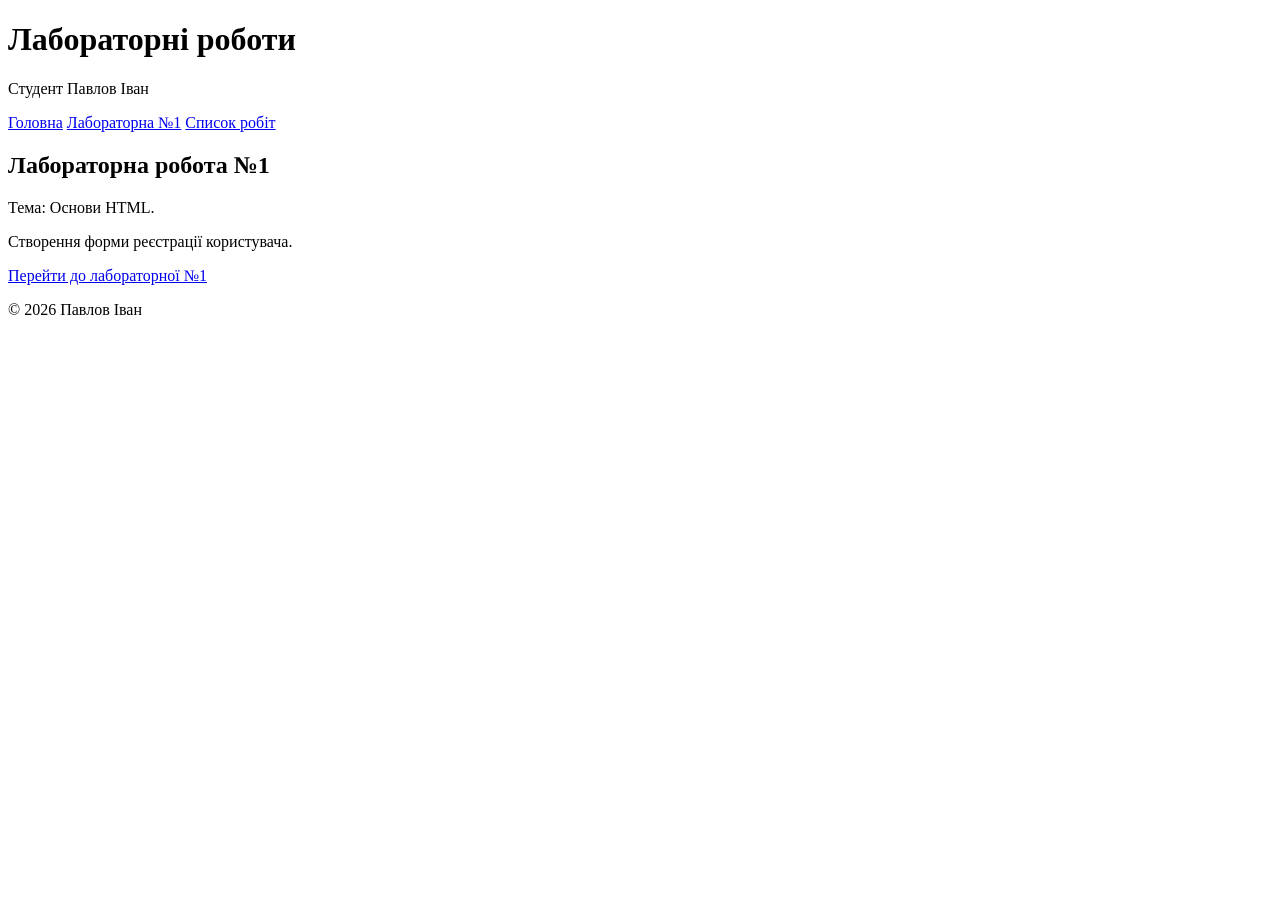
==== index.html @ 1b00d490 "Create index.html" ====
<!DOCTYPE html>
<html lang="uk">
<head>
    <meta charset="UTF-8">
    <meta name="viewport" content="width=device-width, initial-scale=1.0">
    <title>Лабораторні роботи — Павлов Іван</title>
    <link rel="stylesheet" href="style.css">
</head>
<body>
    <header>
        <h1>Лабораторні роботи</h1>
        <p>Студент Павлов Іван</p>
    </header>

    <nav>
        <a href="index.html">Головна</a>
        <a href="lab1.html">Лабораторна №1</a>
        <a href="practices.html">Список робіт</a>
    </nav>

    <main>
        <section>
            <h2>Лабораторна робота №1</h2>
            <p>Тема: Основи HTML.</p>
            <p>Створення форми реєстрації користувача.</p>
            <a href="lab1.html">Перейти до лабораторної №1</a>
        </section>
    </main>

    <footer>
        <p>© 2026 Павлов Іван</p>
    </footer>
</body>
</html>
---- style.css ----
/* Форма реєстрації — лабораторна робота №1 */

.registration-form {
    max-width: 550px;
    margin: 25px auto;
    padding: 30px;
    background: #f8fafc;
    border: 1px solid #cbd5e1;
    border-radius: 12px;
}

.registration-form label {
    display: block;
    margin-top: 18px;
    margin-bottom: 7px;
    font-weight: bold;
    color: #1e3a8a;
}

.registration-form input:not([type="submit"]),
.registration-form select {
    width: 100%;
    padding: 12px;
    border: 1px solid #cbd5e1;
    border-radius: 7px;
    font-size: 16px;
    background: white;
}

.registration-form input:focus,
.registration-form select:focus {
    outline: 2px solid #3b82f6;
    border-color: #2563eb;
}

.registration-form input[type="submit"] {
    width: 100%;
    margin-top: 25px;
    padding: 14px;
    background: #2563eb;
    border: none;
    border-radius: 8px;
    color: white;
    font-size: 17px;
    font-weight: bold;
    cursor: pointer;
}

.registration-form input[type="submit"]:hover {
    background: #1d4ed8;
}
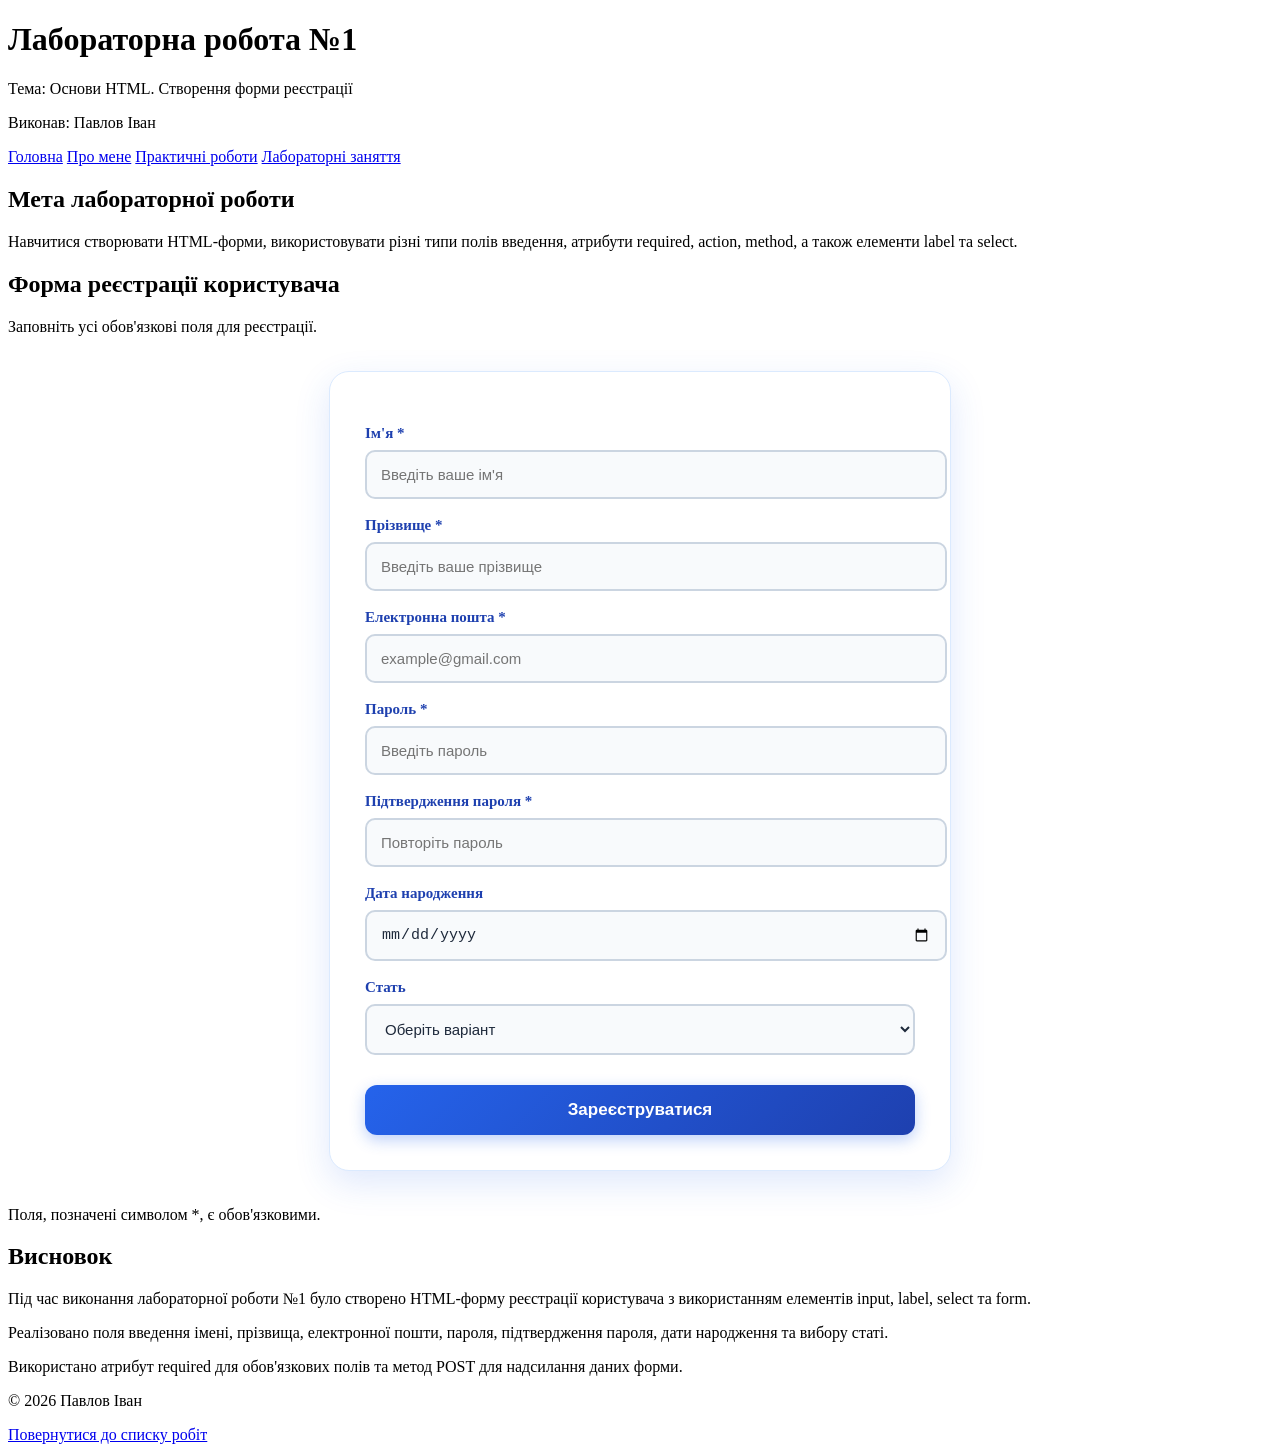
==== commit 593418f8: "Update index.html" ====
--- a/index.html
+++ b/index.html
@@ -3,33 +3,13 @@
 <html lang="uk">
 <head>
     <meta charset="UTF-8">
-    <meta name="viewport" content="width=device-width, initial-scale=1.0">
-    <title>Лабораторні роботи — Павлов Іван</title>
-    <link rel="stylesheet" href="style.css">
+    <meta name="viewport"
+          content="width=device-width, initial-scale=1.0">
+    <meta http-equiv="refresh" content="0; url=lab1.html">
+    <title>Лабораторна робота №1</title>
 </head>
 <body>
-    <header>
-        <h1>Лабораторні роботи</h1>
-        <p>Студент Павлов Іван</p>
-    </header>
-
-    <nav>
-        <a href="index.html">Головна</a>
-        <a href="lab1.html">Лабораторна №1</a>
-        <a href="practices.html">Список робіт</a>
-    </nav>
-
-    <main>
-        <section>
-            <h2>Лабораторна робота №1</h2>
-            <p>Тема: Основи HTML.</p>
-            <p>Створення форми реєстрації користувача.</p>
-            <a href="lab1.html">Перейти до лабораторної №1</a>
-        </section>
-    </main>
-
-    <footer>
-        <p>© 2026 Павлов Іван</p>
-    </footer>
+    <h1>Лабораторна робота №1</h1>
+    <a href="lab1.html">Відкрити форму реєстрації</a>
 </body>
 </html>
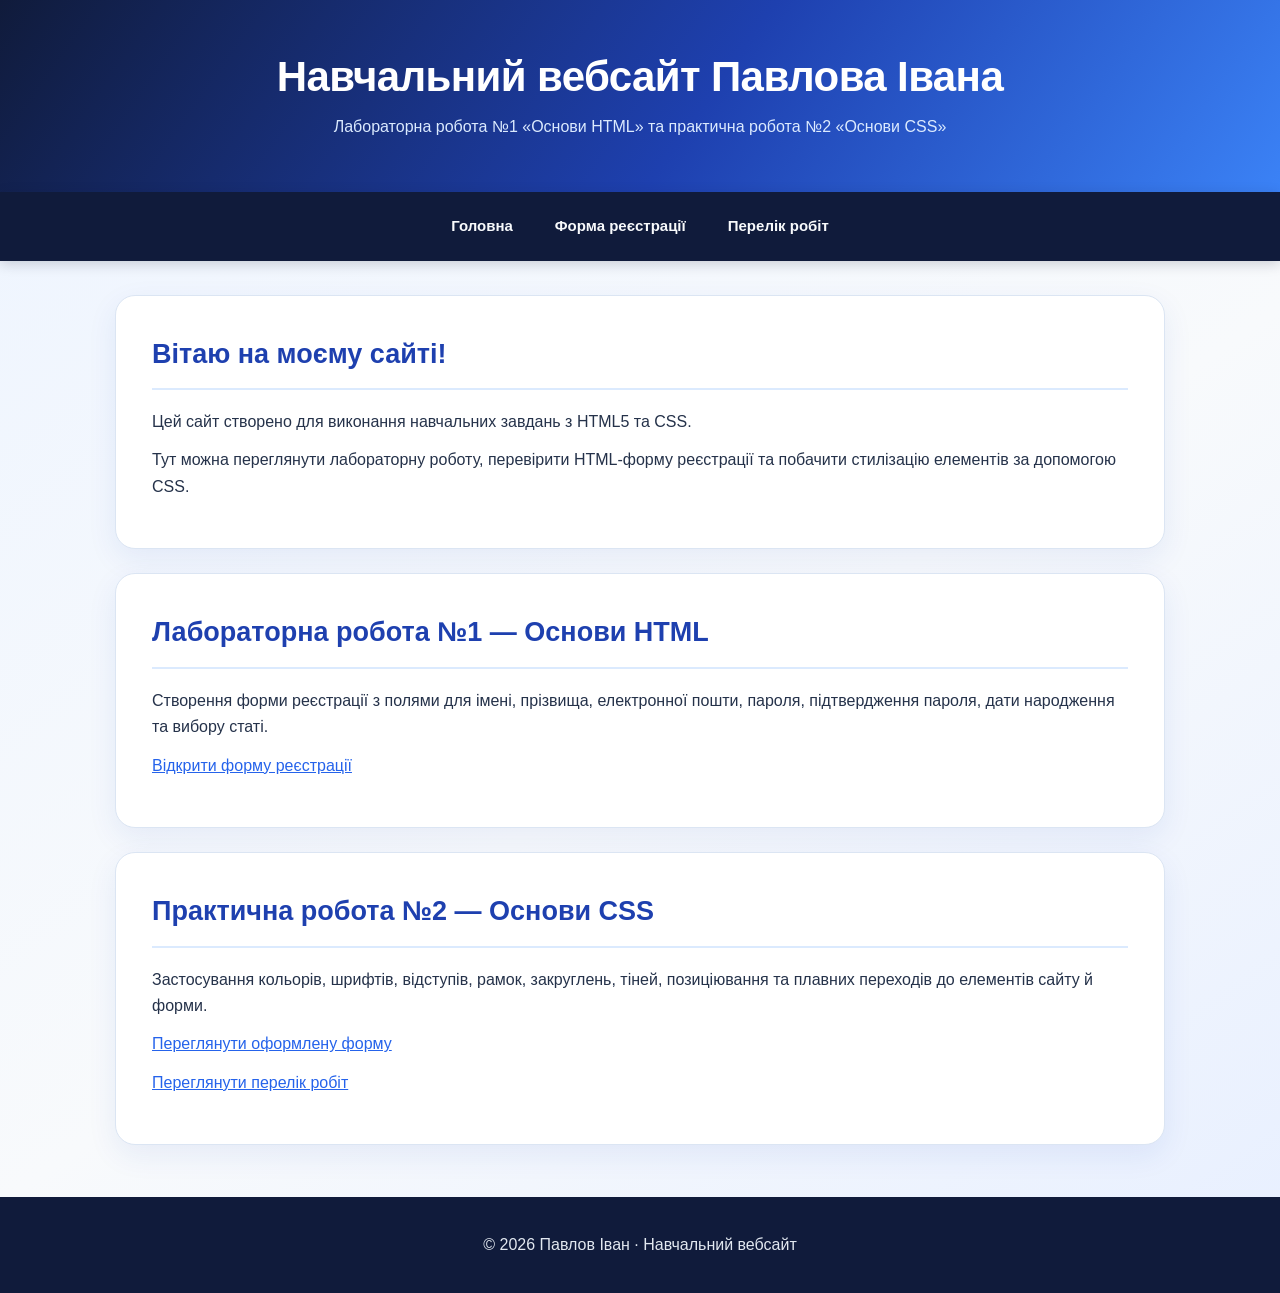
==== commit b3619595: "Створити повноцінну головну сторінку без автоматичного перенаправлення" ====
--- a/index.html
+++ b/index.html
@@ -1,15 +1,42 @@
-
 <!DOCTYPE html>
 <html lang="uk">
 <head>
     <meta charset="UTF-8">
-    <meta name="viewport"
-          content="width=device-width, initial-scale=1.0">
-    <meta http-equiv="refresh" content="0; url=lab1.html">
-    <title>Лабораторна робота №1</title>
+    <meta name="viewport" content="width=device-width, initial-scale=1.0">
+    <meta name="description" content="Навчальний сайт Павлова Івана: лабораторна робота №1 та практична робота №2 з HTML і CSS.">
+    <title>Головна — Навчальні роботи Павлова Івана</title>
+    <link rel="stylesheet" href="style.css">
 </head>
 <body>
-    <h1>Лабораторна робота №1</h1>
-    <a href="lab1.html">Відкрити форму реєстрації</a>
+    <header>
+        <h1>Навчальний вебсайт Павлова Івана</h1>
+        <p>Лабораторна робота №1 «Основи HTML» та практична робота №2 «Основи CSS»</p>
+    </header>
+    <nav aria-label="Головна навігація">
+        <a href="index.html" aria-current="page">Головна</a>
+        <a href="lab1.html">Форма реєстрації</a>
+        <a href="practices.html">Перелік робіт</a>
+    </nav>
+    <main>
+        <section>
+            <h2>Вітаю на моєму сайті!</h2>
+            <p>Цей сайт створено для виконання навчальних завдань з HTML5 та CSS.</p>
+            <p>Тут можна переглянути лабораторну роботу, перевірити HTML-форму реєстрації та побачити стилізацію елементів за допомогою CSS.</p>
+        </section>
+        <section>
+            <h2>Лабораторна робота №1 — Основи HTML</h2>
+            <p>Створення форми реєстрації з полями для імені, прізвища, електронної пошти, пароля, підтвердження пароля, дати народження та вибору статі.</p>
+            <p><a href="lab1.html">Відкрити форму реєстрації</a></p>
+        </section>
+        <section>
+            <h2>Практична робота №2 — Основи CSS</h2>
+            <p>Застосування кольорів, шрифтів, відступів, рамок, закруглень, тіней, позиціювання та плавних переходів до елементів сайту й форми.</p>
+            <p><a href="lab1.html">Переглянути оформлену форму</a></p>
+            <p><a href="practices.html">Переглянути перелік робіт</a></p>
+        </section>
+    </main>
+    <footer>
+        <p>© 2026 Павлов Іван · Навчальний вебсайт</p>
+    </footer>
 </body>
-</html>
+</html>
--- a/style.css
+++ b/style.css
@@ -0,0 +1,269 @@
+/* Практична робота №2 — Основи CSS.
+   Виконав: Павлов Іван.
+   Оформлення лабораторної роботи №1 та всього сайту. */
+
+:root {
+    --primary: #2563eb;
+    --primary-dark: #1d4ed8;
+    --navy: #0f172a;
+    --text: #25324a;
+    --muted: #64748b;
+    --border: #dbe5f3;
+    --surface: #ffffff;
+}
+
+* {
+    box-sizing: border-box;
+}
+
+html {
+    scroll-behavior: smooth;
+}
+
+body {
+    margin: 0;
+    min-height: 100vh;
+    font-family: Arial, Helvetica, sans-serif;
+    line-height: 1.65;
+    color: var(--text);
+    background: linear-gradient(145deg, #edf4ff 0%, #f8fafc 55%, #e7efff 100%);
+}
+
+/* Заголовок: кольори, відступи, тінь */
+header {
+    position: relative;
+    padding: 52px 24px 46px;
+    color: #ffffff;
+    text-align: center;
+    background: linear-gradient(125deg, #101b3b 0%, #1e40af 55%, #3b82f6 100%);
+    box-shadow: 0 8px 24px rgba(15, 23, 42, 0.15);
+}
+
+header h1 {
+    margin: 0 0 12px;
+    font-size: clamp(28px, 4vw, 42px);
+    line-height: 1.2;
+    letter-spacing: -0.6px;
+}
+
+header p {
+    max-width: 800px;
+    margin: 5px auto;
+    color: #dbeafe;
+    font-size: 16px;
+}
+
+/* Навігація: flexbox, позиціювання та hover */
+nav {
+    position: sticky;
+    top: 0;
+    z-index: 10;
+    display: flex;
+    justify-content: center;
+    flex-wrap: wrap;
+    gap: 10px;
+    padding: 13px 18px;
+    background: #101b3b;
+    box-shadow: 0 3px 12px rgba(15, 23, 42, 0.18);
+}
+
+nav a {
+    display: inline-block;
+    padding: 9px 16px;
+    border-radius: 9px;
+    color: #f8fafc;
+    font-size: 15px;
+    font-weight: 600;
+    text-decoration: none;
+    transition: background-color 0.25s ease, transform 0.25s ease;
+}
+
+nav a:hover,
+nav a:focus-visible {
+    background: #2563eb;
+    color: white;
+    transform: translateY(-2px);
+}
+
+main {
+    width: min(100% - 36px, 1050px);
+    margin: 34px auto 52px;
+}
+
+/* Картки розділів: рамка, закруглення та тіні */
+section {
+    margin-bottom: 24px;
+    padding: clamp(22px, 3.5vw, 36px);
+    border: 1px solid var(--border);
+    border-radius: 20px;
+    background: var(--surface);
+    box-shadow: 0 10px 30px rgba(30, 64, 175, 0.08);
+    transition: box-shadow 0.3s ease, transform 0.3s ease;
+}
+
+section:hover {
+    box-shadow: 0 16px 36px rgba(30, 64, 175, 0.13);
+}
+
+section h2 {
+    margin: 0 0 19px;
+    padding-bottom: 12px;
+    border-bottom: 2px solid #dbeafe;
+    color: #1e40af;
+    font-size: clamp(22px, 2.5vw, 27px);
+}
+
+section p {
+    margin: 12px 0;
+}
+
+a {
+    color: var(--primary);
+}
+
+a:hover {
+    color: var(--primary-dark);
+}
+
+li {
+    margin: 9px 0;
+}
+
+/* Форма з лабораторної №1:
+   фон, колір, ширина, padding, border, radius, shadow, position */
+.registration-form {
+    position: relative;
+    width: 100%;
+    max-width: 620px;
+    margin: 30px auto;
+    padding: 36px;
+    border: 1px solid #bfdbfe;
+    border-radius: 20px;
+    background: linear-gradient(180deg, #ffffff, #f8fbff);
+    color: var(--text);
+    box-shadow: 0 14px 38px rgba(37, 99, 235, 0.12);
+    transition: box-shadow 0.3s ease, transform 0.3s ease;
+}
+
+.registration-form:hover {
+    box-shadow: 0 20px 46px rgba(37, 99, 235, 0.2);
+    transform: translateY(-3px);
+}
+
+.registration-form label {
+    display: block;
+    margin: 17px 0 7px;
+    color: #1e3a8a;
+    font-size: 15px;
+    font-weight: 700;
+}
+
+.registration-form input:not([type="submit"]),
+.registration-form select {
+    display: block;
+    width: 100%;
+    min-height: 47px;
+    padding: 12px 14px;
+    border: 2px solid #cbd5e1;
+    border-radius: 10px;
+    outline: none;
+    background: #f8fafc;
+    color: #1e293b;
+    font: inherit;
+    font-size: 15px;
+    transition: border-color 0.25s ease, background-color 0.25s ease, box-shadow 0.25s ease;
+}
+
+.registration-form input:not([type="submit"]):focus,
+.registration-form select:focus {
+    border-color: var(--primary);
+    background: #ffffff;
+    box-shadow: 0 0 0 4px rgba(37, 99, 235, 0.12);
+}
+
+.registration-form input[type="submit"] {
+    display: block;
+    width: 100%;
+    margin-top: 30px;
+    padding: 15px 20px;
+    border: none;
+    border-radius: 12px;
+    background: linear-gradient(115deg, #2563eb, #1e40af);
+    color: #ffffff;
+    font: inherit;
+    font-size: 17px;
+    font-weight: 700;
+    cursor: pointer;
+    box-shadow: 0 6px 18px rgba(37, 99, 235, 0.28);
+    transition: transform 0.25s ease, box-shadow 0.25s ease, filter 0.25s ease;
+}
+
+.registration-form input[type="submit"]:hover {
+    transform: translateY(-3px);
+    filter: brightness(1.1);
+    box-shadow: 0 12px 22px rgba(37, 99, 235, 0.35);
+}
+
+.registration-form input[type="submit"]:active {
+    transform: scale(0.98);
+}
+
+footer {
+    padding: 30px 20px;
+    background: #101b3b;
+    color: #e2e8f0;
+    text-align: center;
+}
+
+footer p {
+    margin: 5px 0;
+}
+
+footer a {
+    color: #bfdbfe;
+}
+
+footer a:hover {
+    color: #ffffff;
+}
+
+/* Адаптивність для телефонів */
+@media (max-width: 600px) {
+    header {
+        padding: 35px 16px;
+    }
+
+    nav {
+        position: static;
+        gap: 5px;
+        padding: 12px;
+    }
+
+    nav a {
+        padding: 8px 10px;
+        font-size: 14px;
+    }
+
+    main {
+        width: calc(100% - 24px);
+        margin-top: 18px;
+    }
+
+    section {
+        border-radius: 14px;
+    }
+
+    .registration-form {
+        padding: 20px;
+        margin: 20px auto;
+        border-radius: 14px;
+    }
+}
+
+@media (prefers-reduced-motion: reduce) {
+    *, *::before, *::after {
+        scroll-behavior: auto !important;
+        transition-duration: 0.01ms !important;
+        animation-duration: 0.01ms !important;
+    }
+}
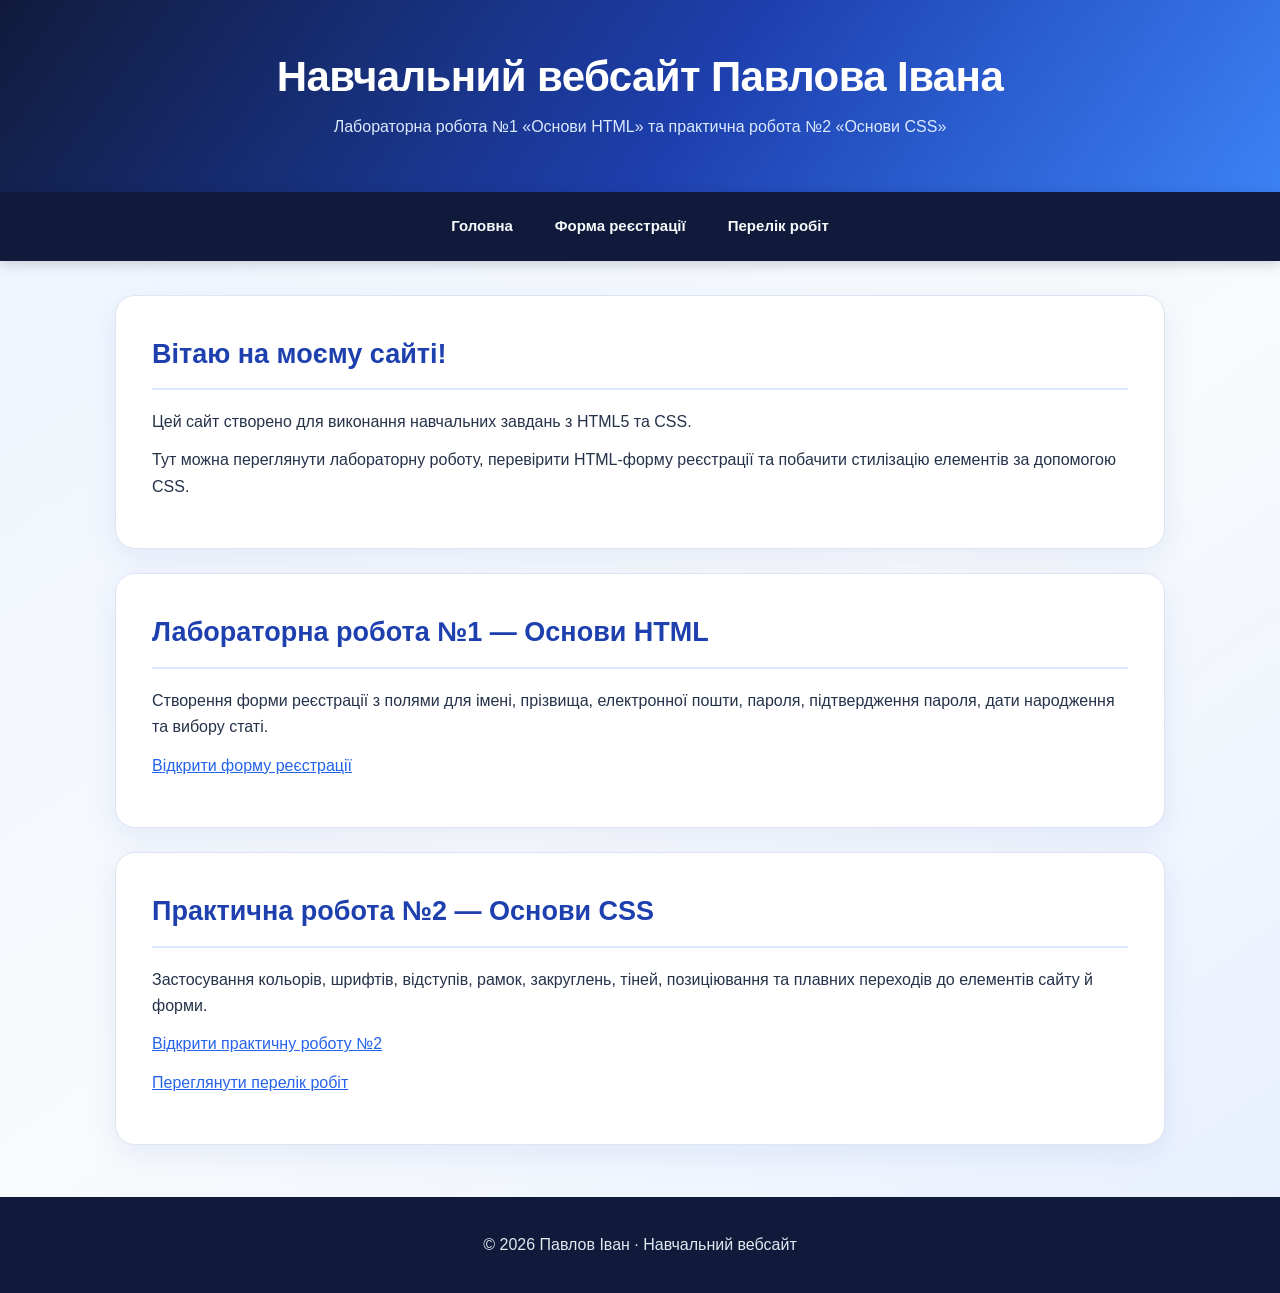
==== commit 014fe1b7: "Посилання на окрему сторінку практичної №2 на головній" ====
--- a/index.html
+++ b/index.html
@@ -31,7 +31,7 @@
         <section>
             <h2>Практична робота №2 — Основи CSS</h2>
             <p>Застосування кольорів, шрифтів, відступів, рамок, закруглень, тіней, позиціювання та плавних переходів до елементів сайту й форми.</p>
-            <p><a href="lab1.html">Переглянути оформлену форму</a></p>
+            <p><a href="practice2.html">Відкрити практичну роботу №2</a></p>
             <p><a href="practices.html">Переглянути перелік робіт</a></p>
         </section>
     </main>
